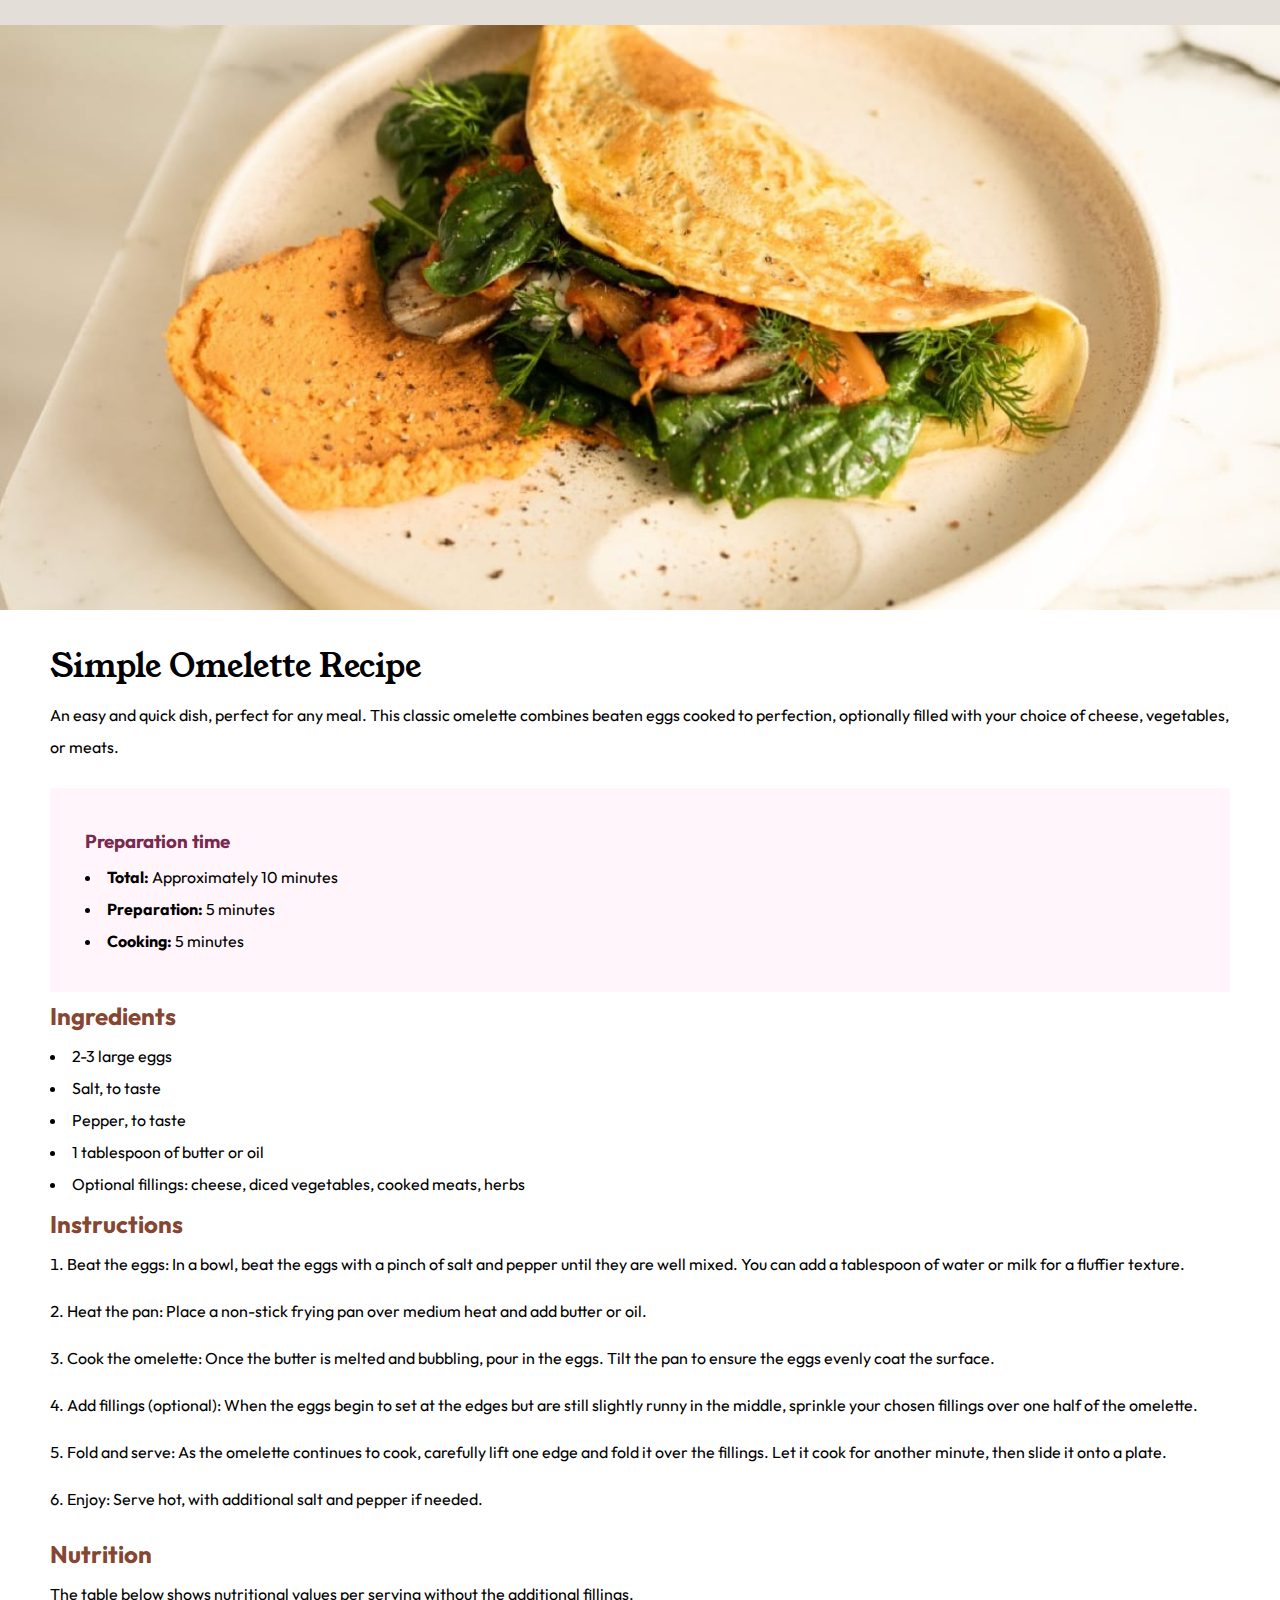
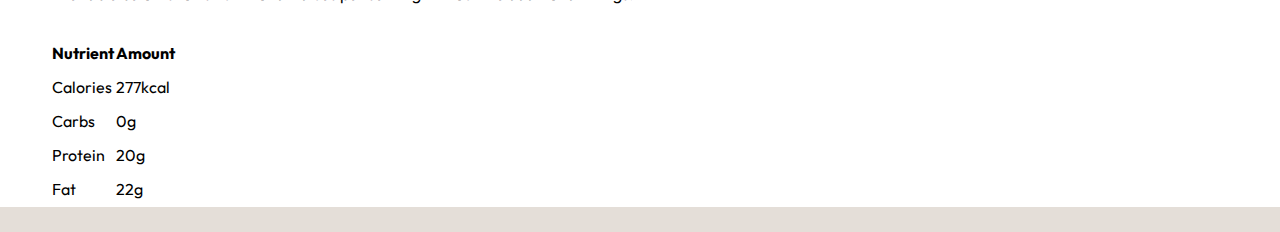
==== recipe-page-main/index.html @ 66d1f2b6 "Initial commit" ====
<!DOCTYPE html>
<html lang="en">

<head>
  <meta charset="UTF-8">
  <meta name="viewport" content="width=device-width, initial-scale=1.0">
<link rel="shortcut icon" href="https://icons.iconarchive.com/icons/raindropmemory/harmonia-pastelis/256/hp-recipe-icon.png" type="image/x-icon">
<link rel="stylesheet" href="style.css">
  <title>Recipe page</title>
</head>

<body>
  <main>
    <img src="assets/images/image-omelette.jpeg" alt="Foto de um Omelete">
    <section>
      <h1>Simple Omelette Recipe</h1>
      <p>
        An easy and quick dish, perfect for any meal. This classic omelette combines beaten eggs cooked
        to perfection, optionally filled with your choice of cheese, vegetables, or meats.
      </p>
      <article>
        <h3>Preparation time</h3>
        <ul>
          <li><strong>Total:</strong> Approximately 10 minutes
          <li><strong>Preparation:</strong> 5 minutes
          <li><strong>Cooking:</strong> 5 minutes
        </ul>
      </article>
      <h2>Ingredients</h2>
      <ul>
        <li>2-3 large eggs
        <li>Salt, to taste
        <li>Pepper, to taste
        <li>1 tablespoon of butter or oil
        <li>Optional fillings: cheese, diced vegetables, cooked meats, herbs
      </ul>
      <h2>Instructions</h2>
      <ol>
        <li>Beat the eggs: In a bowl, beat the eggs with a pinch of salt and pepper until they are well mixed.
        You can add a tablespoon of water or milk for a fluffier texture.
        <li>Heat the pan: Place a non-stick frying pan over medium heat and add butter or oil.
        <li>Cook the omelette: Once the butter is melted and bubbling, pour in the eggs. Tilt the pan to ensure
        the eggs evenly coat the surface.
        <li>Add fillings (optional): When the eggs begin to set at the edges but are still slightly runny in the
        middle, sprinkle your chosen fillings over one half of the omelette.
        <li>Fold and serve: As the omelette continues to cook, carefully lift one edge and fold it over the
        fillings. Let it cook for another minute, then slide it onto a plate.
        <li>Enjoy: Serve hot, with additional salt and pepper if needed.
      </ol>
      <h2>Nutrition</h2>
      <p>The table below shows nutritional values per serving without the additional fillings.</p>
      <table>
        <tr>
          <th>Nutrient</th>
          <th>Amount</th>
        </tr>
        <tr>
          <td>Calories</td>
          <td>277kcal</td>
        </tr>
        <tr>
          <td>Carbs</td>
          <td>0g</td>
        </tr>
        <tr>
          <td>Protein</td>
          <td>20g</td>
        </tr>
        <tr>
          <td>Fat</td>
          <td>22g</td>
        </tr>
      </table>
    </section>
  </main>
</body>

</html>
---- recipe-page-main/style.css ----
@charset "UTF-8";

@import url('https://fonts.googleapis.com/css2?family=Outfit:wght@100..900&family=Young+Serif&display=swap');

/*Fontes: Young Serif400  e Outfit400 600 700 */

:root {
    --primaria: hsl(14, 45%, 36%);
    --primaria00:  hsl(332, 51%, 32%);
    --cor00: hsl(0, 0%, 100);
    --cor01: hsl(330, 100%, 98%);
    --cor02: hsl(30, 54%, 90%);
    --cor03: hsl(30, 18%, 87%);
    --cor04: hsl(30, 10%, 34%);
    --cor05: hsl(24, 5%, 18%);
    --fonteTitulo: 'Young Serif', sans-serif;
    --fontePadrao: 'Outfit', sans-serif;
}

* {
    padding: 0px;
    margin: 0px;
    line-height: 2em;
}

body {
    font-family: var(--fontePadrao);
    font-size: 16px;
    background-color: var(--cor03);
}

main {
    background-color: white;
    max-width: 1440px;
    min-width: 375px;
    margin: 25px auto;
}

img {
    width: 100%;
    height: auto;
    max-width: 100vw;
    display: block;
    margin: auto;
}

h1 {
    font-family: var(--fonteTitulo);
    font-size: 2em;
    font-weight: 400;
}

section {
    margin: 25px 50px;
}

p {
    margin-bottom: 25px;
}

ul, ol {
    list-style-position: inside;
}

article{
    background-color: var(--cor01);
    padding: 35px;
}

h3 {
    color: var(--primaria00);
}

h2 {
    color: var(--primaria);
}

section > ol > li {
    margin-bottom: 15px;
}
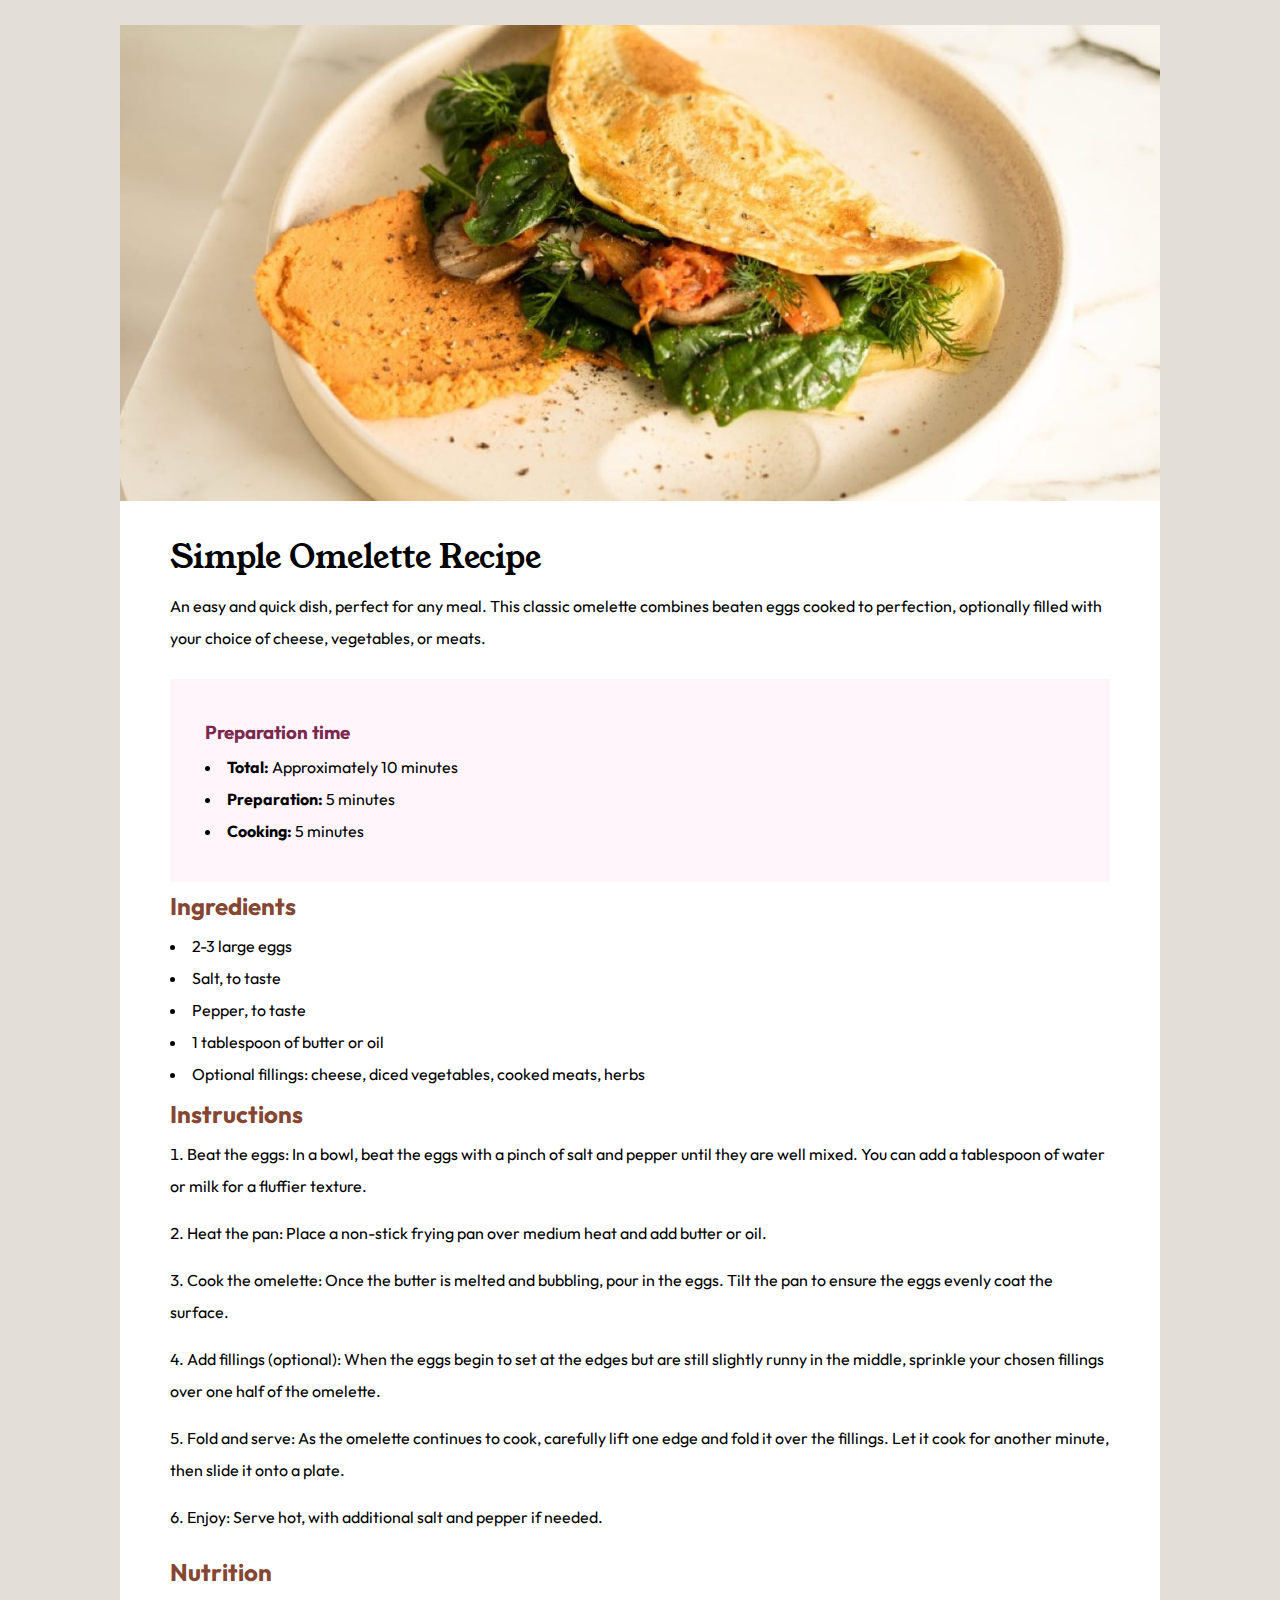
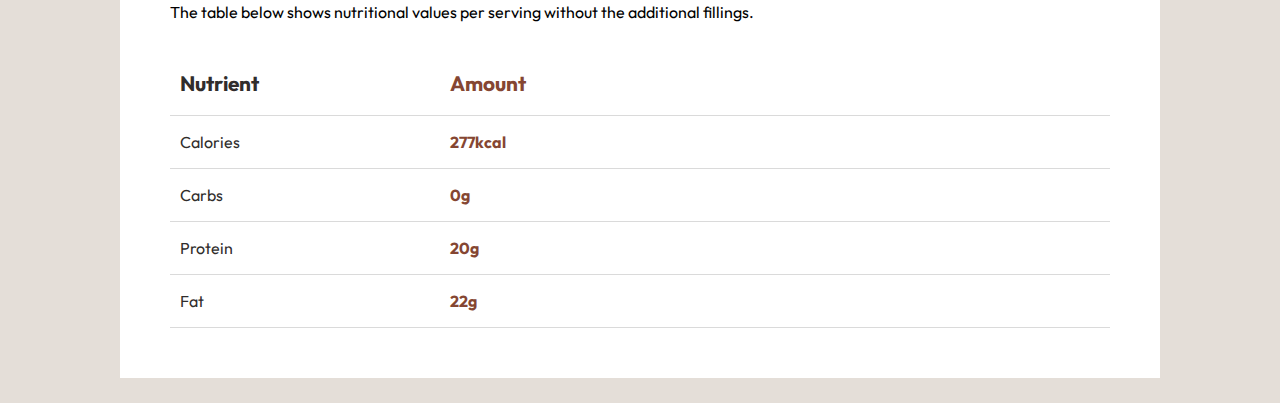
==== commit 70894563: "Projeto novo" ====
--- a/recipe-page-main/index.html
+++ b/recipe-page-main/index.html
@@ -51,24 +51,24 @@
       <p>The table below shows nutritional values per serving without the additional fillings.</p>
       <table>
         <tr>
-          <th>Nutrient</th>
-          <th>Amount</th>
+          <th class="nutrientes">Nutrient</th>
+          <th class="quantidade__num">Amount</th>
         </tr>
         <tr>
-          <td>Calories</td>
-          <td>277kcal</td>
+          <td class="nutrientes">Calories</td>
+          <td class="quantidade__num">277kcal</td>
         </tr>
         <tr>
-          <td>Carbs</td>
-          <td>0g</td>
+          <td class="nutrientes">Carbs</td>
+          <td class="quantidade__num">0g</td>
         </tr>
         <tr>
-          <td>Protein</td>
-          <td>20g</td>
+          <td class="nutrientes">Protein</td>
+          <td class="quantidade__num">20g</td>
         </tr>
         <tr>
-          <td>Fat</td>
-          <td>22g</td>
+          <td class="nutrientes">Fat</td>
+          <td class="quantidade__num">22g</td>
         </tr>
       </table>
     </section>
--- a/recipe-page-main/style.css
+++ b/recipe-page-main/style.css
@@ -31,7 +31,7 @@
 
 main {
     background-color: white;
-    max-width: 1440px;
+    max-width: 1040px;
     min-width: 375px;
     margin: 25px auto;
 }
@@ -52,6 +52,7 @@
 
 section {
     margin: 25px 50px;
+    padding-bottom: 50px;
 }
 
 p {
@@ -77,4 +78,31 @@
 
 section > ol > li {
     margin-bottom: 15px;
-}+}
+
+table {
+    width: 100%;
+    border-collapse: collapse;
+}
+
+td, th {
+    padding: 10px;
+    text-align: left;
+    text-indent: px;
+    border-bottom: 0.5px solid rgba(158, 157, 157, 0.381);
+}
+
+.nutrientes {
+    width: 250px;
+    color: var(--cor05)
+}
+
+th {
+    font-size: 1.3em;
+}
+
+.quantidade__num {
+    color: var(--primaria);
+    font-weight: bold;
+    margin: -50px;
+}
